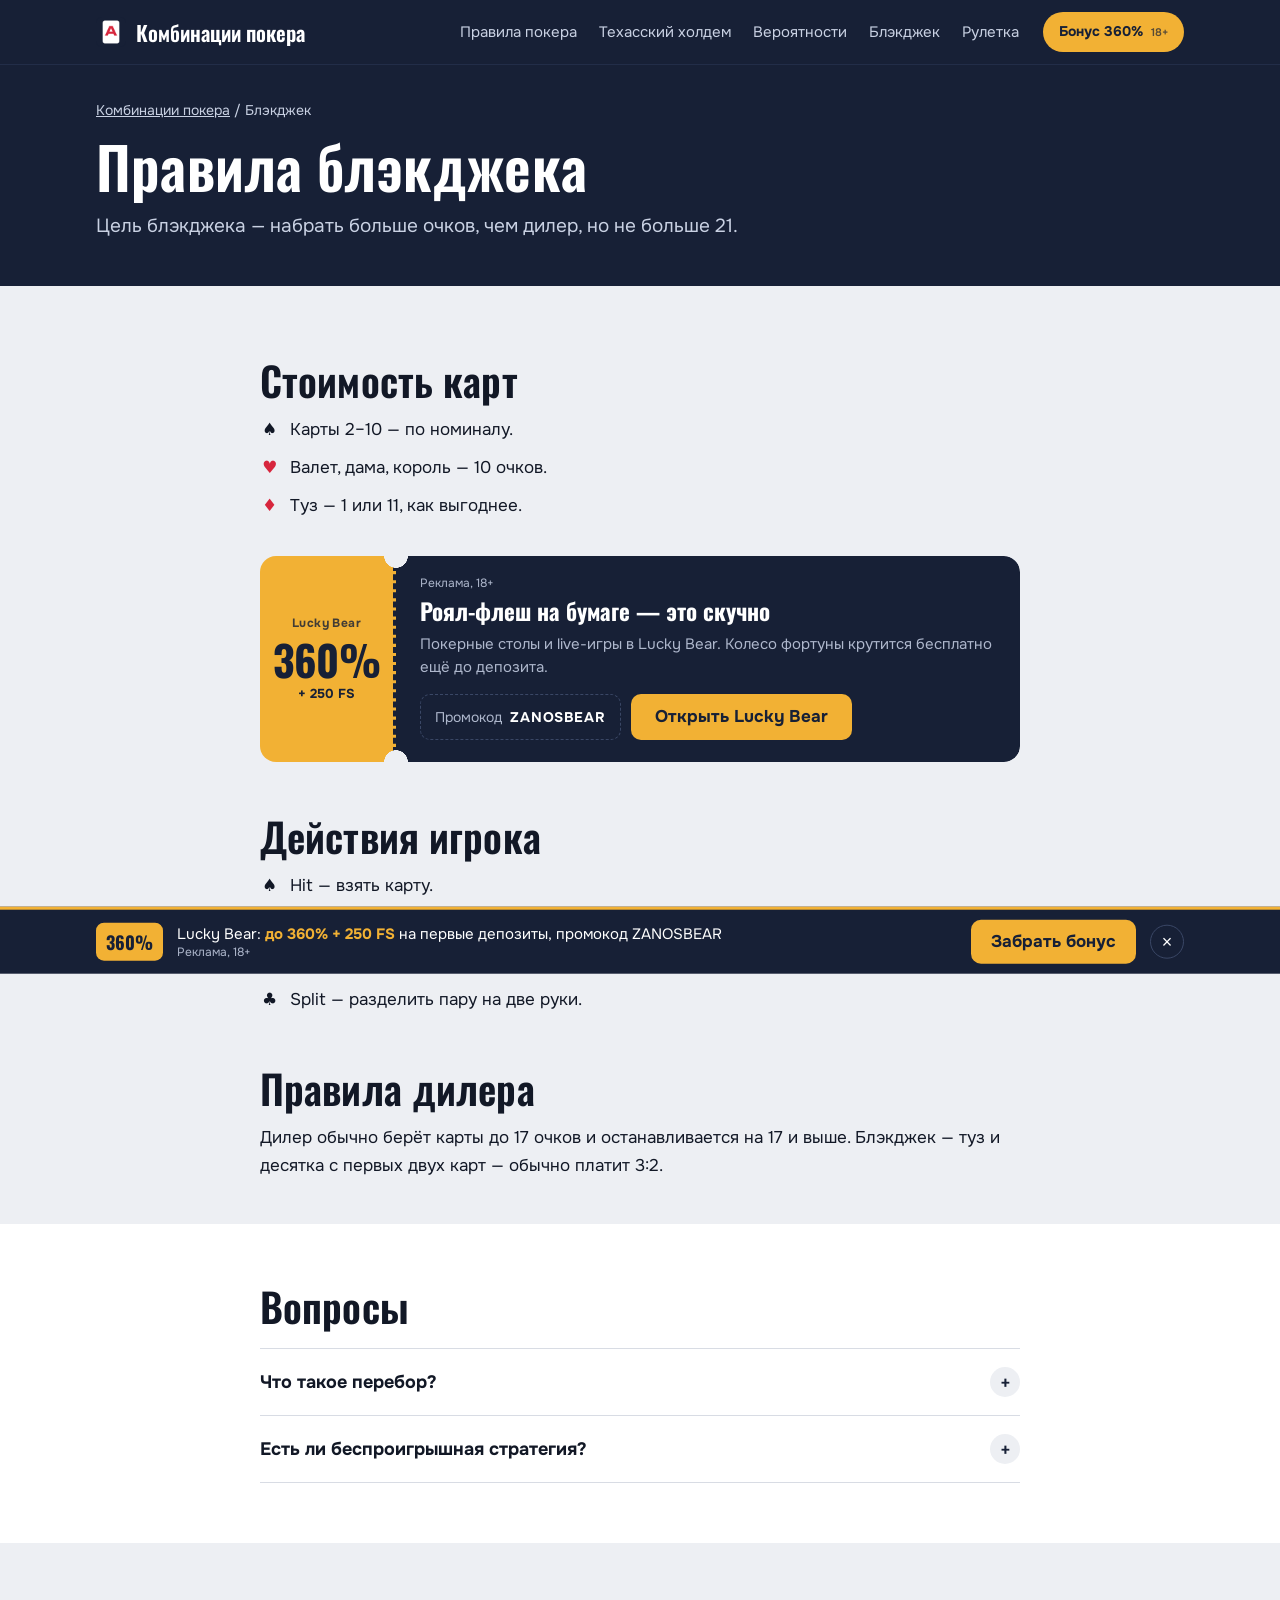
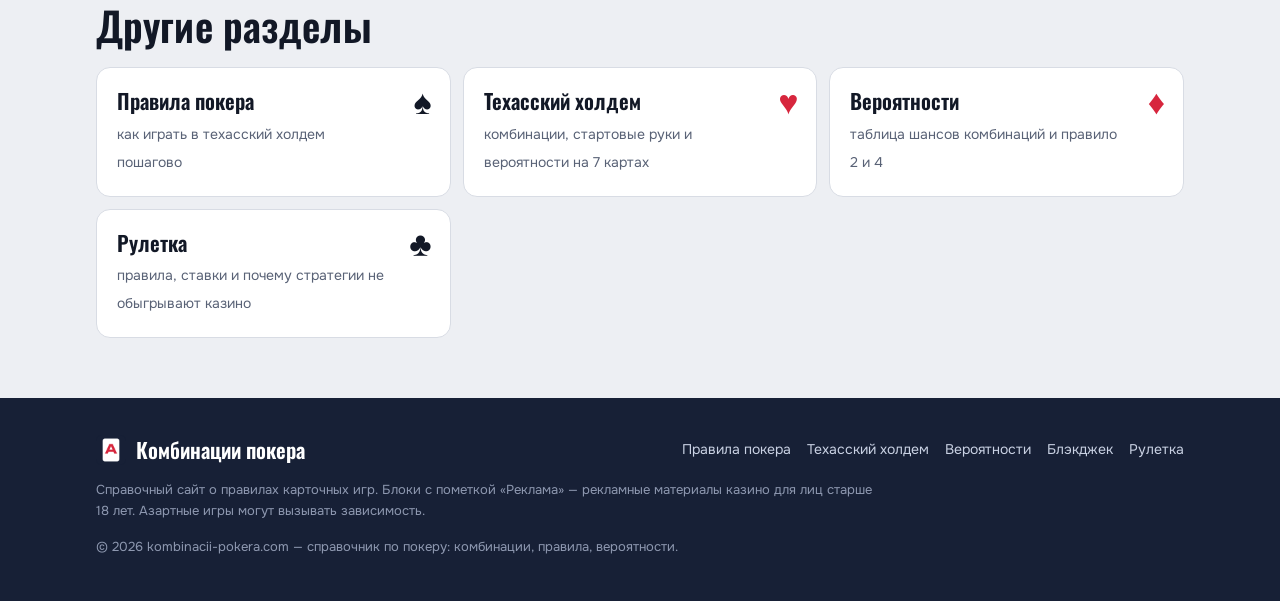
==== blackjack/index.html @ 653d7cc7 "Новый дизайн: плоские цвета, без градиентов и эмодзи, купон Lucky Bear, иллюстрации вместо иконок Co" ====
<!DOCTYPE html>
<html lang="ru">
<head>
<meta charset="utf-8" />
<meta name="viewport" content="width=device-width, initial-scale=1" />
<title>Правила блэкджека — как играть, стоимость карт и базовая стратегия</title>
<meta name="description" content="Правила блэкджека простыми словами: цель игры, стоимость карт, действия игрока, правила дилера и основы базовой стратегии." />
<meta name="robots" content="index, follow, max-image-preview:large" />
<meta name="theme-color" content="#172036" />
<link rel="canonical" href="https://kombinacii-pokera.com/blackjack/" />
<meta property="og:type" content="website" />
<meta property="og:site_name" content="Комбинации покера" />
<meta property="og:title" content="Правила блэкджека — как играть, стоимость карт и базовая стратегия" />
<meta property="og:description" content="Правила блэкджека простыми словами: цель игры, стоимость карт, действия игрока, правила дилера и основы базовой стратегии." />
<meta property="og:url" content="https://kombinacii-pokera.com/blackjack/" />
<meta property="og:image" content="https://kombinacii-pokera.com/assets/og.png" />
<meta property="og:locale" content="ru_RU" />
<link rel="icon" href="/favicon.ico" sizes="any" />
<link rel="apple-touch-icon" href="/assets/icon-180.png" />
<link rel="preconnect" href="https://fonts.googleapis.com" />
<link rel="preconnect" href="https://fonts.gstatic.com" crossorigin />
<link rel="stylesheet" href="https://fonts.googleapis.com/css2?family=Oswald:wght@500;600&family=Onest:wght@400;600;700&display=swap" />
<link rel="stylesheet" href="/assets/site.css?v=3" />
<script type="application/ld+json">{"@context": "https://schema.org", "@graph": [{"@type": "WebPage", "@id": "https://kombinacii-pokera.com/blackjack/#page", "url": "https://kombinacii-pokera.com/blackjack/", "name": "Правила блэкджека — как играть, стоимость карт и базовая стратегия", "description": "Правила блэкджека простыми словами: цель игры, стоимость карт, действия игрока, правила дилера и основы базовой стратегии.", "inLanguage": "ru-RU", "isPartOf": {"@id": "https://kombinacii-pokera.com/#website"}}, {"@type": "BreadcrumbList", "itemListElement": [{"@type": "ListItem", "position": 1, "name": "Комбинации покера", "item": "https://kombinacii-pokera.com/"}, {"@type": "ListItem", "position": 2, "name": "Блэкджек", "item": "https://kombinacii-pokera.com/blackjack/"}]}, {"@type": "FAQPage", "@id": "https://kombinacii-pokera.com/blackjack/#faq", "mainEntity": [{"@type": "Question", "name": "Что такое перебор?", "acceptedAnswer": {"@type": "Answer", "text": "Больше 21 очка — рука проигрывает сразу."}}, {"@type": "Question", "name": "Есть ли беспроигрышная стратегия?", "acceptedAnswer": {"@type": "Answer", "text": "Нет. Базовая стратегия лишь уменьшает преимущество казино."}}]}]}</script>
</head>
<body class="poker">
<header class="top"><div class="wrap top__in"><a class="logo" href="/"><img src="/assets/icon-180.png" alt="" width="30" height="30" />Комбинации покера</a><nav class="nav" aria-label="Меню"><a href="/pravila/">Правила покера</a><a href="/holdem/">Техасский холдем</a><a href="/veroyatnosti/">Вероятности</a><a href="/blackjack/">Блэкджек</a><a href="/ruletka/">Рулетка</a></nav><a class="hcta" href="https://joyspin757.xyz/36ieun" target="_blank" rel="nofollow sponsored noopener">Бонус 360%<span class="hcta__a">18+</span></a></div></header>
<main><section class="phead"><div class="wrap"><nav class="crumbs"><a href="/">Комбинации покера</a> / Блэкджек</nav>
<h1>Правила блэкджека</h1><p>Цель блэкджека — набрать больше очков, чем дилер, но не больше 21.</p></div></section><div class="wrap"><div class="col"><article class="art"><h2 id="s3484">Стоимость карт</h2><ul><li>Карты 2–10 — по номиналу.</li><li>Валет, дама, король — 10 очков.</li><li>Туз — 1 или 11, как выгоднее.</li></ul><aside class="lbc"><div class="lbc__stub"><span class="lbc__brand">Lucky Bear</span><b class="lbc__pct">360%</b><span class="lbc__fs">+ 250 FS</span></div><div class="lbc__main"><p class="lbc__ad">Реклама, 18+</p><p class="lbc__t">Роял-флеш на бумаге — это скучно</p><p class="lbc__d">Покерные столы и live-игры в Lucky Bear. Колесо фортуны крутится бесплатно ещё до депозита.</p><div class="lbc__row"><span class="lbc__code">Промокод <b>ZANOSBEAR</b></span><a class="lbc__go" href="https://joyspin757.xyz/36ieun" target="_blank" rel="nofollow sponsored noopener">Открыть Lucky Bear</a></div></div></aside><h2 id="s20390">Действия игрока</h2><ul><li>Hit — взять карту.</li><li>Stand — остановиться.</li><li>Double — удвоить ставку и взять одну карту.</li><li>Split — разделить пару на две руки.</li></ul><h2 id="s4874">Правила дилера</h2><p>Дилер обычно берёт карты до 17 очков и останавливается на 17 и выше. Блэкджек — туз и десятка с первых двух карт — обычно платит 3:2.</p></article></div></div>
<section class="sec sec--paper"><div class="wrap"><div class="col"><h2 class="t">Вопросы</h2><div class="faq"><details><summary>Что такое перебор?</summary><p>Больше 21 очка — рука проигрывает сразу.</p></details><details><summary>Есть ли беспроигрышная стратегия?</summary><p>Нет. Базовая стратегия лишь уменьшает преимущество казино.</p></details></div></div></div></section>
<section class="sec"><div class="wrap"><h2 class="t">Другие разделы</h2><div class="hub"><a href="/pravila/"><b>Правила покера</b><span>как играть в техасский холдем пошагово</span></a><a href="/holdem/"><b>Техасский холдем</b><span>комбинации, стартовые руки и вероятности на 7 картах</span></a><a href="/veroyatnosti/"><b>Вероятности</b><span>таблица шансов комбинаций и правило 2 и 4</span></a><a href="/ruletka/"><b>Рулетка</b><span>правила, ставки и почему стратегии не обыгрывают казино</span></a></div></div></section></main>
<footer class="foot"><div class="wrap"><div class="foot__top"><a class="logo" href="/"><img src="/assets/icon-180.png" alt="" width="30" height="30" />Комбинации покера</a><nav class="foot__nav"><a href="/pravila/">Правила покера</a><a href="/holdem/">Техасский холдем</a><a href="/veroyatnosti/">Вероятности</a><a href="/blackjack/">Блэкджек</a><a href="/ruletka/">Рулетка</a></nav></div><p class="foot__note">Справочный сайт о правилах карточных игр. Блоки с пометкой «Реклама» — рекламные материалы казино для лиц старше 18 лет. Азартные игры могут вызывать зависимость.</p><p class="foot__copy">© 2026 kombinacii-pokera.com — справочник по покеру: комбинации, правила, вероятности.</p></div></footer>
<div class="lbbar" id="lbbar" role="complementary" aria-label="Реклама"><div class="lbbar__in"><span class="lbbadge">360%</span><div class="lbbar__t">Lucky Bear: <b>до 360% + 250 FS</b><span class="lbbar__d"> на первые депозиты, промокод ZANOSBEAR</span><small>Реклама, 18+</small></div><a class="lbbar__go" href="https://joyspin757.xyz/36ieun" target="_blank" rel="nofollow sponsored noopener">Забрать бонус</a><button class="lbbar__x" type="button" aria-label="Закрыть рекламу">×</button></div></div>
<script>(function(){var b=document.getElementById('lbbar');if(!b)return;try{if(sessionStorage.getItem('lbx')){b.remove();return}}catch(e){}var on=false;function f(){var s=(window.scrollY||document.documentElement.scrollTop)>450;if(s!==on){on=s;b.classList.toggle('on',s);document.body.classList.toggle('has-lbbar',s)}}window.addEventListener('scroll',f,{passive:true});f();b.querySelector('.lbbar__x').addEventListener('click',function(){b.remove();document.body.classList.remove('has-lbbar');try{sessionStorage.setItem('lbx','1')}catch(e){}})})()</script>
</body>
</html>
---- assets/site.css ----
:root{--navy:#172036;--navy2:#222D48;--navy3:#3A4766;--red:#D7263D;--gold:#F2B134;--paper:#FFFFFF;--bg:#EDEFF3;--tx:#121826;--mt:#596276;--ln:#D8DCE4;--soft:#C9D1E3;
--lb-body:#172036;--lb-ink:#FFFFFF;--lb-mute:#AEB7CC;--lb-stub:#F2B134;--lb-stub-ink:#172036;--lb-btn:#F2B134;--lb-btn-ink:#172036;--lb-line:#3A4766;--lb-pulse:rgba(242,177,52,.55);--lb-display:Oswald,sans-serif}
*{box-sizing:border-box}html{-webkit-text-size-adjust:100%;scroll-padding-top:64px}
body{margin:0;background:var(--bg);color:var(--tx);font:17px/1.65 Onest,system-ui,sans-serif}
a{color:var(--navy)}img{max-width:100%;height:auto}
:focus-visible{outline:3px solid var(--gold);outline-offset:2px}
.wrap{max-width:1120px;margin:0 auto;padding:0 16px}
h1,h2,h3{font-family:Oswald,sans-serif;font-weight:600;letter-spacing:.003em}
/* шапка */
.top{background:var(--navy);border-bottom:1px solid var(--navy2)}
.top__in{display:flex;align-items:center;gap:24px;height:64px}
.logo{display:inline-flex;align-items:center;gap:10px;color:#fff;text-decoration:none;font:600 21px Oswald,sans-serif;white-space:nowrap}.logo img{width:30px;height:30px}
.nav{display:flex;gap:22px;margin-left:auto}.nav a{color:var(--soft);text-decoration:none;font-size:15px;white-space:nowrap}.nav a:hover{color:#fff}
/* карты */
.card{position:relative;display:inline-flex;flex:none;width:46px;height:64px;border-radius:7px;background:#fff;border:1px solid #C9CFDA;color:var(--tx);font-family:Oswald,sans-serif;font-weight:600;user-select:none}
.card.r{color:var(--red)}
.card__i{position:absolute;top:4px;left:5px;font-size:15px;line-height:1;text-align:center}
.card__i i{display:block;font-style:normal;font-size:12px;margin-top:1px}
.card__i--b{top:auto;left:auto;bottom:4px;right:5px;transform:rotate(180deg)}
.card__s{position:absolute;right:5px;bottom:5px;font-size:24px;line-height:1}
.cards{display:flex;gap:6px}
/* первый экран */
.hero{background:var(--navy);color:#fff;overflow:hidden}
.hero__in{display:grid;grid-template-columns:1.15fr .85fr;gap:32px;align-items:center;padding:60px 16px 70px}
.hero h1{font-size:clamp(40px,6vw,76px);line-height:1;margin:0 0 20px;text-wrap:balance}
.hero p{font-size:19px;line-height:1.55;color:var(--soft);margin:0 0 28px;max-width:32em}
.hero__btns{display:flex;gap:12px;flex-wrap:wrap}
.b{display:inline-flex;align-items:center;justify-content:center;min-height:50px;padding:0 24px;border-radius:10px;font-weight:700;text-decoration:none;font-size:16px}
.b--w{background:#fff;color:var(--navy)}.b--w:hover{background:var(--gold)}
.b--line{border:1.5px solid var(--navy3);color:#fff}.b--line:hover{border-color:#fff}
.fan{position:relative;height:330px}
.fan .card{position:absolute;left:50%;top:40px;width:132px;height:184px;margin-left:-66px;border-radius:12px;border:0;box-shadow:0 0 0 1px rgba(0,0,0,.15),0 10px 0 rgba(0,0,0,.18);transform-origin:50% 150%;transform:rotate(var(--r))}
.fan .card__i{top:10px;left:11px;font-size:30px}.fan .card__i i{font-size:22px}
.fan .card__i--b{top:auto;left:auto;bottom:10px;right:11px}
.fan .card__s{position:static;margin:auto;font-size:64px}
.fan .card--back{background:#fff;padding:9px}
.fan .card--back::before{content:"";flex:1;border-radius:6px;background:var(--red) url("/assets/back.svg") 0 0/16px 16px}
/* навигация по разделам */
.secnav{position:sticky;top:0;z-index:20;background:var(--paper);border-bottom:1px solid var(--ln)}
.secnav__in{display:flex;gap:4px;overflow-x:auto;padding:10px 16px;scrollbar-width:none}.secnav__in::-webkit-scrollbar{display:none}
.secnav a{flex:none;padding:8px 14px;border-radius:999px;color:var(--mt);text-decoration:none;font-size:14px;font-weight:600}
.secnav a:hover{background:var(--bg);color:var(--tx)}
/* лесенка комбинаций */
.wide{padding:52px 0 8px}
.wide h2,.art h2{font-size:clamp(28px,3.4vw,40px);line-height:1.1;margin:0 0 14px}
.wide>p{max-width:46em;margin:0 0 18px}
.lad{width:100%;border-collapse:separate;border-spacing:0 8px}
.lad thead th{font:600 13px Onest,sans-serif;color:var(--mt);text-align:left;padding:0 16px}
.lad td{background:var(--paper);padding:16px;vertical-align:middle;border-top:1px solid var(--ln);border-bottom:1px solid var(--ln)}
.lad td:first-child{border-left:1px solid var(--ln);border-radius:14px 0 0 14px}.lad td:last-child{border-right:1px solid var(--ln);border-radius:0 14px 14px 0}
.lad__n{width:72px;text-align:center;font:600 38px/1 Oswald,sans-serif;color:var(--navy)}
.lad tr:first-child .lad__n{color:var(--red)}
.lad__h b{display:block;font:600 22px/1.15 Oswald,sans-serif}
.lad__en{display:block;font-size:13px;color:var(--mt);margin-top:2px}
.lad__h small{display:block;font-size:14px;line-height:1.45;color:var(--mt);margin-top:6px;max-width:30em}
.lad__c .card{width:40px;height:56px}.lad__c .card__i{font-size:14px}.lad__c .card__i i{font-size:11px}.lad__c .card__s{font-size:19px;right:4px;bottom:4px}
.lad__c .cards{gap:4px}
.lad__p{width:210px}
.odds{display:block;font:600 19px/1.2 Oswald,sans-serif}
.meter{display:block;height:8px;border-radius:4px;background:var(--bg);margin:8px 0 6px;overflow:hidden}.meter i{display:block;height:100%;background:var(--red);border-radius:4px}
.lad__p small{display:block;font-size:13px;color:var(--mt);line-height:1.4}
.note{font-size:13px;color:var(--mt);margin:4px 0 0;max-width:60em}
/* текст */
.col{max-width:760px;margin:0 auto}
.art{padding:20px 0 30px}
.art h2{margin:52px 0 14px}
.art p{margin:0 0 14px}
.art ul,.art ol{list-style:none;padding:0;margin:0 0 16px}
.art li{position:relative;padding-left:30px;margin:10px 0}
.art ul li::before{position:absolute;left:2px;top:0;font-size:17px;content:"\2660\FE0E";color:var(--tx)}
.art ul li:nth-child(4n+2)::before{content:"\2665\FE0E";color:var(--red)}
.art ul li:nth-child(4n+3)::before{content:"\2666\FE0E";color:var(--red)}
.art ul li:nth-child(4n+4)::before{content:"\2663\FE0E"}
.art ol{counter-reset:o}.art ol li{counter-increment:o}
.art ol li::before{content:counter(o);position:absolute;left:0;top:3px;width:22px;height:22px;border-radius:50%;background:var(--navy);color:#fff;font:600 13px/22px Oswald,sans-serif;text-align:center}
/* тренажёр */
.quiz{margin:44px 0;padding:28px;border-radius:18px;background:var(--navy);color:#fff}
.quiz h2{margin:0 0 6px;color:#fff;font-size:30px}
.quiz>p{margin:0 0 20px;color:var(--soft);font-size:16px}
.quiz__hands{display:grid;grid-template-columns:1fr auto 1fr;gap:14px;align-items:center}
.quiz__h{display:flex;justify-content:center;padding:18px 10px;border-radius:12px;background:var(--navy2)}
.quiz__vs{font:600 18px Oswald,sans-serif;color:#7F8AA6}
.quiz .card{width:54px;height:76px}.quiz .card__i{font-size:17px}.quiz .card__s{font-size:28px}
.quiz__b{display:grid;grid-template-columns:repeat(3,1fr) auto;gap:8px;margin-top:16px}
.quiz button{min-height:48px;padding:0 16px;border:0;border-radius:10px;background:#fff;color:var(--navy);font:700 15px Onest,sans-serif;cursor:pointer}
.quiz button:hover{background:var(--gold)}
.quiz button.alt{background:none;border:1.5px solid var(--navy3);color:#fff}.quiz button.alt:hover{border-color:#fff;background:none}
.quiz__r{margin-top:14px;min-height:27px;font-weight:600}
.quiz__score{float:right;font:600 15px Oswald,sans-serif;color:var(--gold)}
#qpromo{display:none;margin:18px 0 0}#qpromo.on{display:grid}
/* вопросы и разделы */
.sec{padding:60px 0}.sec--paper{background:var(--paper)}
.sec h2.t{font-size:clamp(28px,3.4vw,40px);line-height:1.1;margin:0 0 20px}
.faq{border-top:1px solid var(--ln)}
.faq details{border-bottom:1px solid var(--ln)}
.faq summary{list-style:none;cursor:pointer;display:flex;align-items:center;justify-content:space-between;gap:16px;padding:18px 0;font-weight:700;font-size:18px}
.faq summary::-webkit-details-marker{display:none}
.faq summary::after{content:"+";flex:none;width:30px;height:30px;border-radius:50%;background:var(--bg);color:var(--navy);font:600 20px/30px Oswald,sans-serif;text-align:center}
.faq details[open] summary::after{content:"\2212";background:var(--navy);color:#fff}
.faq p{margin:0 0 18px;color:var(--mt);max-width:60ch}
.hub{display:grid;grid-template-columns:repeat(3,1fr);gap:12px}
.hub a{position:relative;display:block;min-height:128px;padding:20px 64px 20px 20px;border-radius:14px;background:var(--paper);border:1px solid var(--ln);text-decoration:none;color:var(--tx)}
.hub a:hover{border-color:var(--navy)}
.hub a::after{position:absolute;top:14px;right:18px;font:600 34px/1 Oswald,sans-serif;content:"\2660\FE0E"}
.hub a:nth-child(4n+2)::after{content:"\2665\FE0E";color:var(--red)}.hub a:nth-child(4n+3)::after{content:"\2666\FE0E";color:var(--red)}.hub a:nth-child(4n+4)::after{content:"\2663\FE0E"}
.hub b{display:block;font:600 21px/1.2 Oswald,sans-serif;margin-bottom:6px}.hub span{font-size:14px;color:var(--mt);line-height:1.45}
/* внутренние страницы */
.phead{background:var(--navy);color:#fff;padding:34px 0 44px}
.crumbs{font-size:14px;color:var(--soft);margin:0 0 14px}.crumbs a{color:var(--soft)}
.phead h1{font-size:clamp(34px,5vw,58px);line-height:1.05;margin:0 0 14px;text-wrap:balance}
.phead p{font-size:19px;color:var(--soft);margin:0;max-width:40em}
/* подвал */
.foot{background:var(--navy);color:var(--soft);padding:36px 0 44px}
.foot .logo{color:#fff}.foot__top{display:flex;justify-content:space-between;align-items:center;gap:16px;flex-wrap:wrap}
.foot__nav{display:flex;gap:16px;flex-wrap:wrap}.foot__nav a{color:var(--soft);text-decoration:none;font-size:14px}.foot__nav a:hover{color:#fff}
.foot__note,.foot__copy{font-size:13px;margin:14px 0 0;color:#8E98B0;max-width:60em}
@media(max-width:960px){.hero__in{grid-template-columns:1fr;padding:44px 16px 20px}.fan{height:250px;transform:scale(.8);transform-origin:50% 0;margin-bottom:-40px}.hub{grid-template-columns:1fr 1fr}}
@media(max-width:760px){.nav{display:none}
.lad thead{display:none}.lad,.lad tbody{display:block}
.lad tr{display:grid;grid-template-columns:44px 1fr;column-gap:12px;background:var(--paper);border:1px solid var(--ln);border-radius:14px;padding:14px;margin-bottom:8px}
.lad td{display:block;border:0!important;border-radius:0!important;padding:0;background:none}
.lad__n{grid-row:span 3;width:auto;font-size:28px;text-align:left}.lad__c{margin:10px 0}.lad__p{width:auto}
.quiz{padding:20px 16px}.quiz__hands{grid-template-columns:1fr}.quiz__vs{text-align:center}
.quiz .card{width:46px;height:66px}.quiz .card__s{font-size:22px}
.quiz__b{grid-template-columns:repeat(3,1fr)}.quiz__b .alt{grid-column:1/-1}}
@media(max-width:560px){.hub{grid-template-columns:1fr}.hero h1{font-size:40px}.lad__c .card{width:36px;height:50px}.lad__c .card__s{font-size:17px}}

/* ---- Lucky Bear: купон ---- */
.lbc{--cut:136px;display:grid;grid-template-columns:var(--cut) 1fr;margin:36px 0;border-radius:16px;background:var(--lb-body);color:var(--lb-ink);
 -webkit-mask:radial-gradient(circle 12px at var(--cut) 0,#0000 97%,#000) top/100% 51% no-repeat,radial-gradient(circle 12px at var(--cut) 100%,#0000 97%,#000) bottom/100% 51% no-repeat;
 mask:radial-gradient(circle 12px at var(--cut) 0,#0000 97%,#000) top/100% 51% no-repeat,radial-gradient(circle 12px at var(--cut) 100%,#0000 97%,#000) bottom/100% 51% no-repeat}
.lbc__stub{display:flex;flex-direction:column;align-items:center;justify-content:center;gap:4px;padding:20px 10px;background:var(--lb-stub);color:var(--lb-stub-ink);border-right:3px dashed var(--lb-body);text-align:center}
.lbc__brand{font-size:12px;font-weight:700;letter-spacing:.04em;opacity:.8;margin-bottom:2px;white-space:nowrap}
.lbc__pct{font:700 42px/0.95 var(--lb-display);letter-spacing:-.02em}
.lbc__fs{font-size:13px;font-weight:700}
.lbc__main{padding:20px 24px 22px}
.lbc .lbc__ad{margin:0 0 6px;font-size:12px;line-height:1.3;color:var(--lb-mute)}
.lbc .lbc__t{margin:0;font:700 23px/1.18 var(--lb-display);color:var(--lb-ink)}
.lbc .lbc__d{margin:8px 0 16px;font-size:15px;line-height:1.5;color:var(--lb-mute)}
.lbc__row{display:flex;align-items:center;gap:10px;flex-wrap:wrap}
.lbc__code{display:inline-flex;align-items:center;gap:8px;min-height:46px;padding:0 14px;border:1.5px dashed var(--lb-line);border-radius:10px;font-size:14px;color:var(--lb-mute)}
.lbc__code b{color:var(--lb-ink);letter-spacing:.06em}
.lbc__go,.lbm__go,.lbbar__go,.hcta{animation:lbpulse 2.8s ease-out 1.2s infinite}
.lbc__go{display:inline-flex;align-items:center;justify-content:center;min-height:46px;padding:0 24px;border-radius:10px;background:var(--lb-btn);color:var(--lb-btn-ink)!important;font-weight:700;text-decoration:none;white-space:nowrap}
.lbc__go:hover,.lbm__go:hover,.lbbar__go:hover,.hcta:hover{background:var(--lb-ink);color:var(--lb-body)!important}
.lbc--stack{grid-template-columns:1fr;-webkit-mask:none;mask:none;margin:16px 0 0}
.lbc--stack .lbc__stub{flex-direction:row;justify-content:flex-start;align-items:baseline;gap:10px;padding:14px 18px;border-right:0;border-bottom:3px dashed var(--lb-body)}
.lbc--stack .lbc__brand{margin:0}.lbc--stack .lbc__pct{font-size:30px}
.lbc--stack .lbc__main{padding:16px 18px 18px}.lbc.lbc--stack .lbc__t{font-size:20px}.lbc--stack .lbc__go{flex:1}
@keyframes lbpulse{0%{box-shadow:0 0 0 0 var(--lb-pulse)}70%,100%{box-shadow:0 0 0 12px transparent}}
.lbbadge{flex:none;display:inline-flex;align-items:center;min-height:38px;padding:0 10px;border-radius:8px;background:var(--lb-stub);color:var(--lb-stub-ink);font:700 18px/1 var(--lb-display)}
/* ---- мини-плашка ---- */
.lbm{display:flex;flex-wrap:wrap;align-items:center;gap:12px;padding:12px;border-radius:12px;background:var(--lb-body);color:var(--lb-ink)}
.lbm__t{flex:1 1 150px;min-width:0;font-size:15px;line-height:1.35;font-weight:600}.lbm__t small{display:block;font-size:12px;font-weight:400;color:var(--lb-mute)}
.lbm__go{flex:1 0 auto;display:inline-flex;align-items:center;justify-content:center;min-height:42px;padding:0 16px;border-radius:9px;background:var(--lb-btn);color:var(--lb-btn-ink)!important;font-weight:700;text-decoration:none;font-size:15px}
/* ---- кнопка в шапке ---- */
.hcta{flex:none;display:inline-flex;align-items:center;gap:8px;min-height:40px;padding:0 16px;border-radius:999px;background:var(--lb-btn);color:var(--lb-btn-ink)!important;font-weight:700;font-size:14px;text-decoration:none;white-space:nowrap}
.hcta__a{font-size:11px;font-weight:600;opacity:.7}
/* ---- липкая плашка ---- */
.lbbar{position:fixed;left:0;right:0;bottom:0;z-index:50;background:var(--lb-body);border-top:3px solid var(--lb-stub);transform:translateY(110%);transition:transform .3s ease}
.lbbar.on{transform:none}
.lbbar__in{max-width:1120px;margin:0 auto;padding:10px 16px;display:flex;align-items:center;gap:14px}
.lbbar__t{flex:1;min-width:0;color:var(--lb-ink);font-size:15px;line-height:1.35}.lbbar__t b{color:var(--lb-accent,var(--lb-stub))}
.lbbar__t small{display:block;color:var(--lb-mute);font-size:12px}
.lbbar__go{flex:none;display:inline-flex;align-items:center;min-height:44px;padding:0 20px;border-radius:10px;background:var(--lb-btn);color:var(--lb-btn-ink)!important;font-weight:700;text-decoration:none;white-space:nowrap}
.lbbar__x{flex:none;width:34px;height:34px;border:1.5px solid var(--lb-line);border-radius:50%;background:none;color:var(--lb-ink);font-size:18px;line-height:1;cursor:pointer}
body.has-lbbar{padding-bottom:72px}
@media(max-width:760px){.hcta{margin-left:auto;min-height:36px;font-size:13px;padding:0 12px}.lbbar__in{gap:10px;padding:8px 12px}.lbbar .lbbadge,.lbbar__d{display:none}.lbbar__t{font-size:14px}.lbbar__go{padding:0 14px}body.has-lbbar{padding-bottom:64px}}
@media(max-width:560px){.lbc{--cut:100px}.lbc__pct{font-size:28px}.lbc__brand{font-size:10px}.lbc__main{padding:16px}.lbc .lbc__t{font-size:19px}.lbc__go{flex:1}.lbc__code{flex:1;justify-content:center}}
@media(prefers-reduced-motion:reduce){.lbc__go,.lbm__go,.lbbar__go,.hcta{animation:none}.lbbar{transition:none}}
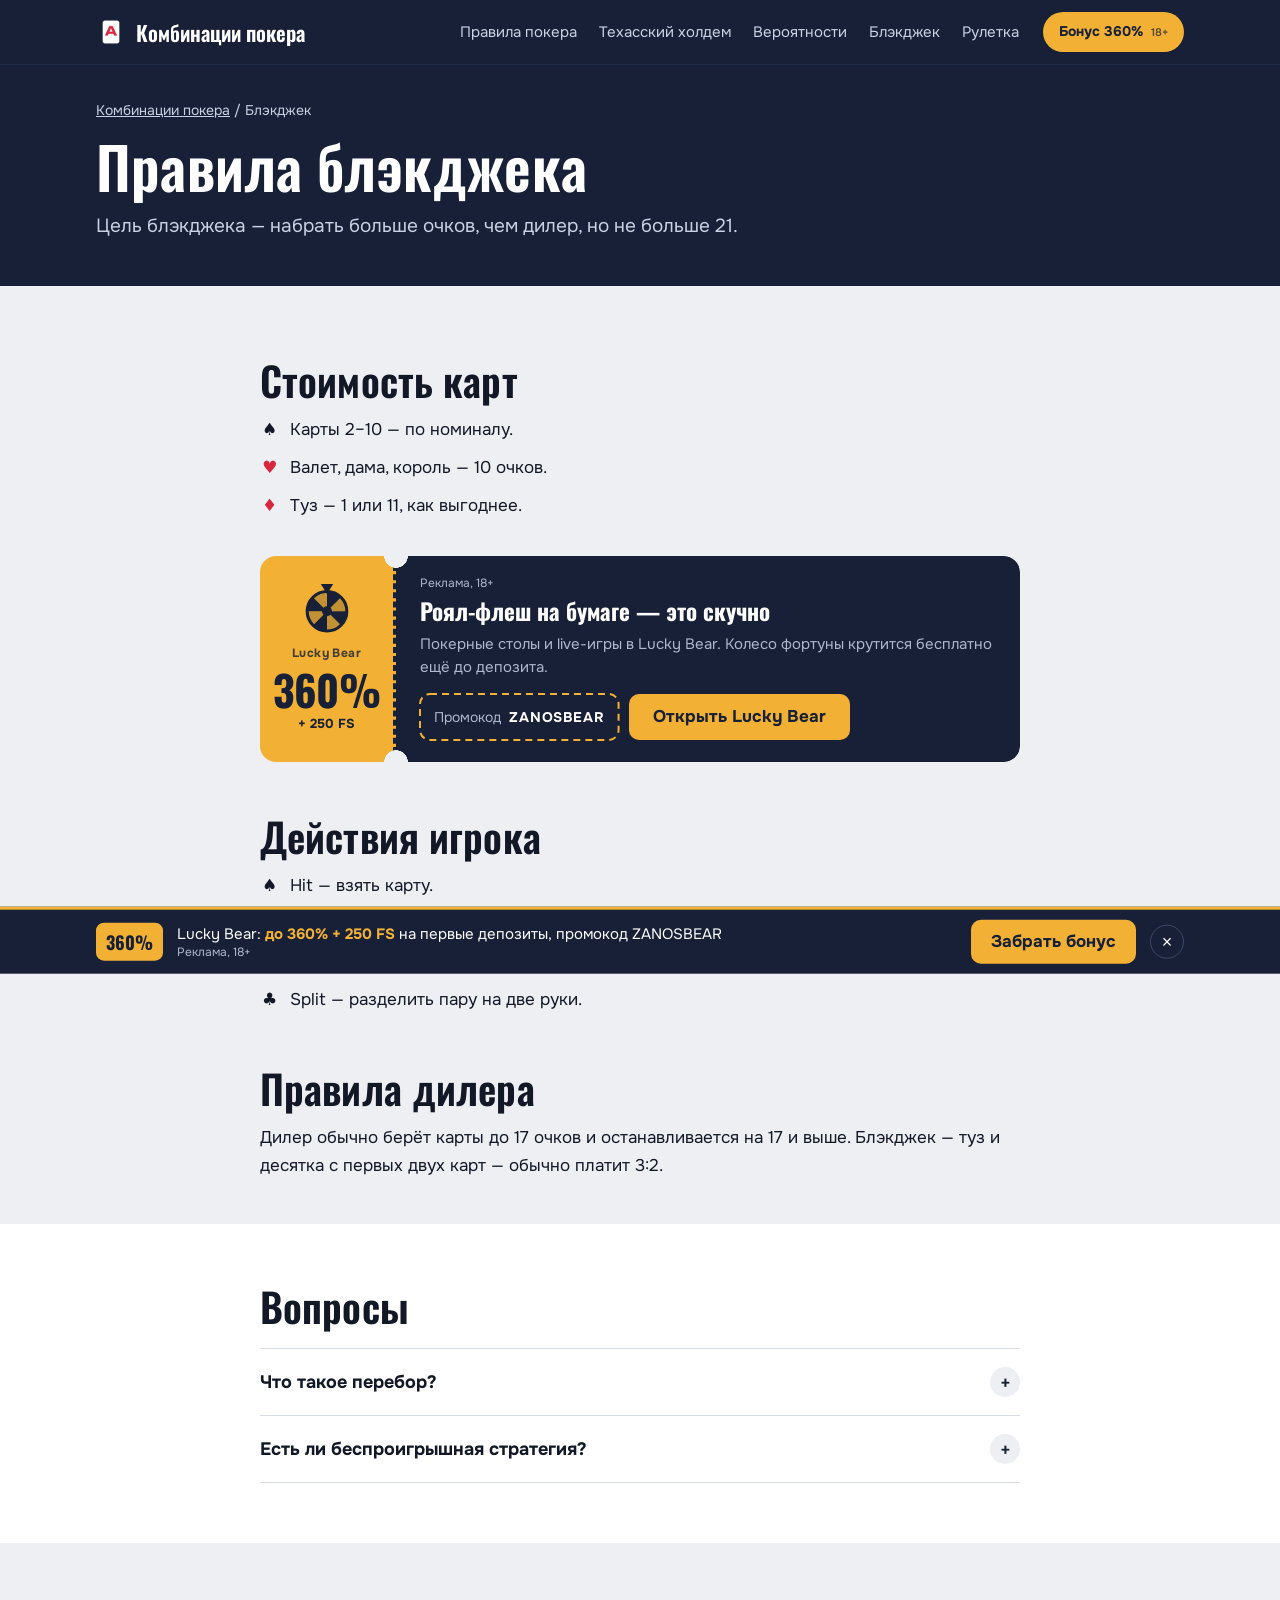
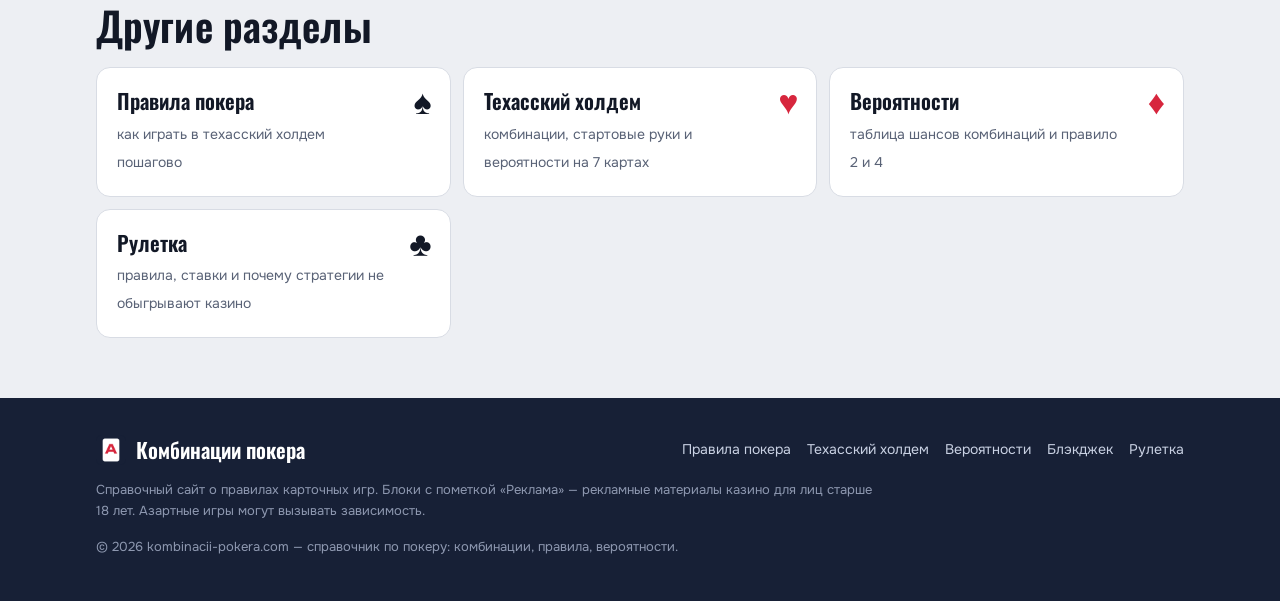
==== commit a09640eb: "Движение в рекламе: колесо фортуны, счётчик 360%, бегущая рамка промокода, покачивание кнопки; стран" ====
--- a/blackjack/index.html
+++ b/blackjack/index.html
@@ -20,17 +20,17 @@
 <link rel="preconnect" href="https://fonts.googleapis.com" />
 <link rel="preconnect" href="https://fonts.gstatic.com" crossorigin />
 <link rel="stylesheet" href="https://fonts.googleapis.com/css2?family=Oswald:wght@500;600&family=Onest:wght@400;600;700&display=swap" />
-<link rel="stylesheet" href="/assets/site.css?v=3" />
+<link rel="stylesheet" href="/assets/site.css?v=4" />
 <script type="application/ld+json">{"@context": "https://schema.org", "@graph": [{"@type": "WebPage", "@id": "https://kombinacii-pokera.com/blackjack/#page", "url": "https://kombinacii-pokera.com/blackjack/", "name": "Правила блэкджека — как играть, стоимость карт и базовая стратегия", "description": "Правила блэкджека простыми словами: цель игры, стоимость карт, действия игрока, правила дилера и основы базовой стратегии.", "inLanguage": "ru-RU", "isPartOf": {"@id": "https://kombinacii-pokera.com/#website"}}, {"@type": "BreadcrumbList", "itemListElement": [{"@type": "ListItem", "position": 1, "name": "Комбинации покера", "item": "https://kombinacii-pokera.com/"}, {"@type": "ListItem", "position": 2, "name": "Блэкджек", "item": "https://kombinacii-pokera.com/blackjack/"}]}, {"@type": "FAQPage", "@id": "https://kombinacii-pokera.com/blackjack/#faq", "mainEntity": [{"@type": "Question", "name": "Что такое перебор?", "acceptedAnswer": {"@type": "Answer", "text": "Больше 21 очка — рука проигрывает сразу."}}, {"@type": "Question", "name": "Есть ли беспроигрышная стратегия?", "acceptedAnswer": {"@type": "Answer", "text": "Нет. Базовая стратегия лишь уменьшает преимущество казино."}}]}]}</script>
 </head>
 <body class="poker">
 <header class="top"><div class="wrap top__in"><a class="logo" href="/"><img src="/assets/icon-180.png" alt="" width="30" height="30" />Комбинации покера</a><nav class="nav" aria-label="Меню"><a href="/pravila/">Правила покера</a><a href="/holdem/">Техасский холдем</a><a href="/veroyatnosti/">Вероятности</a><a href="/blackjack/">Блэкджек</a><a href="/ruletka/">Рулетка</a></nav><a class="hcta" href="https://joyspin757.xyz/36ieun" target="_blank" rel="nofollow sponsored noopener">Бонус 360%<span class="hcta__a">18+</span></a></div></header>
 <main><section class="phead"><div class="wrap"><nav class="crumbs"><a href="/">Комбинации покера</a> / Блэкджек</nav>
-<h1>Правила блэкджека</h1><p>Цель блэкджека — набрать больше очков, чем дилер, но не больше 21.</p></div></section><div class="wrap"><div class="col"><article class="art"><h2 id="s3484">Стоимость карт</h2><ul><li>Карты 2–10 — по номиналу.</li><li>Валет, дама, король — 10 очков.</li><li>Туз — 1 или 11, как выгоднее.</li></ul><aside class="lbc"><div class="lbc__stub"><span class="lbc__brand">Lucky Bear</span><b class="lbc__pct">360%</b><span class="lbc__fs">+ 250 FS</span></div><div class="lbc__main"><p class="lbc__ad">Реклама, 18+</p><p class="lbc__t">Роял-флеш на бумаге — это скучно</p><p class="lbc__d">Покерные столы и live-игры в Lucky Bear. Колесо фортуны крутится бесплатно ещё до депозита.</p><div class="lbc__row"><span class="lbc__code">Промокод <b>ZANOSBEAR</b></span><a class="lbc__go" href="https://joyspin757.xyz/36ieun" target="_blank" rel="nofollow sponsored noopener">Открыть Lucky Bear</a></div></div></aside><h2 id="s20390">Действия игрока</h2><ul><li>Hit — взять карту.</li><li>Stand — остановиться.</li><li>Double — удвоить ставку и взять одну карту.</li><li>Split — разделить пару на две руки.</li></ul><h2 id="s4874">Правила дилера</h2><p>Дилер обычно берёт карты до 17 очков и останавливается на 17 и выше. Блэкджек — туз и десятка с первых двух карт — обычно платит 3:2.</p></article></div></div>
+<h1>Правила блэкджека</h1><p>Цель блэкджека — набрать больше очков, чем дилер, но не больше 21.</p></div></section><div class="wrap"><div class="col"><article class="art"><h2 id="s3484">Стоимость карт</h2><ul><li>Карты 2–10 — по номиналу.</li><li>Валет, дама, король — 10 очков.</li><li>Туз — 1 или 11, как выгоднее.</li></ul><aside class="lbc"><div class="lbc__stub"><span class="lbc__wheel" aria-hidden="true"><svg viewBox="-20 -22 40 42"><g class="lbw"><path d="M0 0L0.00 -16.00A16 16 0 0 1 11.31 -11.31z" fill="currentColor" fill-opacity="1"/><path d="M0 0L11.31 -11.31A16 16 0 0 1 16.00 0.00z" fill="currentColor" fill-opacity=".22"/><path d="M0 0L16.00 0.00A16 16 0 0 1 11.31 11.31z" fill="currentColor" fill-opacity="1"/><path d="M0 0L11.31 11.31A16 16 0 0 1 0.00 16.00z" fill="currentColor" fill-opacity=".22"/><path d="M0 0L0.00 16.00A16 16 0 0 1 -11.31 11.31z" fill="currentColor" fill-opacity="1"/><path d="M0 0L-11.31 11.31A16 16 0 0 1 -16.00 0.00z" fill="currentColor" fill-opacity=".22"/><path d="M0 0L-16.00 0.00A16 16 0 0 1 -11.31 -11.31z" fill="currentColor" fill-opacity="1"/><path d="M0 0L-11.31 -11.31A16 16 0 0 1 -0.00 -16.00z" fill="currentColor" fill-opacity=".22"/></g><circle r="16" fill="none" stroke="currentColor" stroke-width="2.5"/><circle r="4" fill="currentColor"/><path d="M-5 -22h10l-5 8z" fill="currentColor"/></svg></span><span class="lbc__brand">Lucky Bear</span><b class="lbc__pct">360%</b><span class="lbc__fs">+ 250 FS</span></div><div class="lbc__main"><p class="lbc__ad">Реклама, 18+</p><p class="lbc__t">Роял-флеш на бумаге — это скучно</p><p class="lbc__d">Покерные столы и live-игры в Lucky Bear. Колесо фортуны крутится бесплатно ещё до депозита.</p><div class="lbc__row"><span class="lbc__code"><svg class="lbc__ants" aria-hidden="true"><rect width="100%" height="100%" rx="10"/></svg>Промокод <b>ZANOSBEAR</b></span><a class="lbc__go" href="https://joyspin757.xyz/36ieun" target="_blank" rel="nofollow sponsored noopener">Открыть Lucky Bear</a></div></div></aside><h2 id="s20390">Действия игрока</h2><ul><li>Hit — взять карту.</li><li>Stand — остановиться.</li><li>Double — удвоить ставку и взять одну карту.</li><li>Split — разделить пару на две руки.</li></ul><h2 id="s4874">Правила дилера</h2><p>Дилер обычно берёт карты до 17 очков и останавливается на 17 и выше. Блэкджек — туз и десятка с первых двух карт — обычно платит 3:2.</p></article></div></div>
 <section class="sec sec--paper"><div class="wrap"><div class="col"><h2 class="t">Вопросы</h2><div class="faq"><details><summary>Что такое перебор?</summary><p>Больше 21 очка — рука проигрывает сразу.</p></details><details><summary>Есть ли беспроигрышная стратегия?</summary><p>Нет. Базовая стратегия лишь уменьшает преимущество казино.</p></details></div></div></div></section>
 <section class="sec"><div class="wrap"><h2 class="t">Другие разделы</h2><div class="hub"><a href="/pravila/"><b>Правила покера</b><span>как играть в техасский холдем пошагово</span></a><a href="/holdem/"><b>Техасский холдем</b><span>комбинации, стартовые руки и вероятности на 7 картах</span></a><a href="/veroyatnosti/"><b>Вероятности</b><span>таблица шансов комбинаций и правило 2 и 4</span></a><a href="/ruletka/"><b>Рулетка</b><span>правила, ставки и почему стратегии не обыгрывают казино</span></a></div></div></section></main>
 <footer class="foot"><div class="wrap"><div class="foot__top"><a class="logo" href="/"><img src="/assets/icon-180.png" alt="" width="30" height="30" />Комбинации покера</a><nav class="foot__nav"><a href="/pravila/">Правила покера</a><a href="/holdem/">Техасский холдем</a><a href="/veroyatnosti/">Вероятности</a><a href="/blackjack/">Блэкджек</a><a href="/ruletka/">Рулетка</a></nav></div><p class="foot__note">Справочный сайт о правилах карточных игр. Блоки с пометкой «Реклама» — рекламные материалы казино для лиц старше 18 лет. Азартные игры могут вызывать зависимость.</p><p class="foot__copy">© 2026 kombinacii-pokera.com — справочник по покеру: комбинации, правила, вероятности.</p></div></footer>
 <div class="lbbar" id="lbbar" role="complementary" aria-label="Реклама"><div class="lbbar__in"><span class="lbbadge">360%</span><div class="lbbar__t">Lucky Bear: <b>до 360% + 250 FS</b><span class="lbbar__d"> на первые депозиты, промокод ZANOSBEAR</span><small>Реклама, 18+</small></div><a class="lbbar__go" href="https://joyspin757.xyz/36ieun" target="_blank" rel="nofollow sponsored noopener">Забрать бонус</a><button class="lbbar__x" type="button" aria-label="Закрыть рекламу">×</button></div></div>
-<script>(function(){var b=document.getElementById('lbbar');if(!b)return;try{if(sessionStorage.getItem('lbx')){b.remove();return}}catch(e){}var on=false;function f(){var s=(window.scrollY||document.documentElement.scrollTop)>450;if(s!==on){on=s;b.classList.toggle('on',s);document.body.classList.toggle('has-lbbar',s)}}window.addEventListener('scroll',f,{passive:true});f();b.querySelector('.lbbar__x').addEventListener('click',function(){b.remove();document.body.classList.remove('has-lbbar');try{sessionStorage.setItem('lbx','1')}catch(e){}})})()</script>
+<script>(function(){if(!('IntersectionObserver' in window)||matchMedia('(prefers-reduced-motion: reduce)').matches)return;function spin(c){c.classList.remove('is-spin');void c.offsetWidth;c.classList.add('is-spin')}function count(c){var e=c.querySelector('.lbc__pct'),t0=null;if(!e)return;function f(t){t0=t0||t;var k=Math.min(1,(t-t0)/1100);e.textContent=Math.round(360*(1-Math.pow(1-k,3)))+'%';if(k<1)requestAnimationFrame(f);else{c.classList.add('is-pop')}}requestAnimationFrame(f)}var io=new IntersectionObserver(function(es){es.forEach(function(x){var c=x.target;if(!x.isIntersecting){c.__v=0;return}c.__v=1;if(!c.__d){c.__d=1;count(c);spin(c);setInterval(function(){if(c.__v)spin(c)},9000)}})},{threshold:.5});document.querySelectorAll('.lbc').forEach(function(c){io.observe(c)})})()</script><script>(function(){var b=document.getElementById('lbbar');if(!b)return;try{if(sessionStorage.getItem('lbx')){b.remove();return}}catch(e){}var on=false;function f(){var s=(window.scrollY||document.documentElement.scrollTop)>450;if(s!==on){on=s;b.classList.toggle('on',s);document.body.classList.toggle('has-lbbar',s)}}window.addEventListener('scroll',f,{passive:true});f();b.querySelector('.lbbar__x').addEventListener('click',function(){b.remove();document.body.classList.remove('has-lbbar');try{sessionStorage.setItem('lbx','1')}catch(e){}})})()</script>
 </body>
 </html>
--- a/assets/site.css
+++ b/assets/site.css
@@ -139,16 +139,28 @@
 .lbc .lbc__t{margin:0;font:700 23px/1.18 var(--lb-display);color:var(--lb-ink)}
 .lbc .lbc__d{margin:8px 0 16px;font-size:15px;line-height:1.5;color:var(--lb-mute)}
 .lbc__row{display:flex;align-items:center;gap:10px;flex-wrap:wrap}
-.lbc__code{display:inline-flex;align-items:center;gap:8px;min-height:46px;padding:0 14px;border:1.5px dashed var(--lb-line);border-radius:10px;font-size:14px;color:var(--lb-mute)}
+.lbc__code{position:relative;display:inline-flex;align-items:center;gap:8px;min-height:46px;padding:0 14px;border-radius:10px;font-size:14px;color:var(--lb-mute)}
+.lbc__ants{position:absolute;inset:0;width:100%;height:100%;overflow:visible;pointer-events:none}
+.lbc__ants rect{fill:none;stroke:var(--lb-accent,var(--lb-stub));stroke-width:2;stroke-dasharray:7 5;animation:lbants 1.1s linear infinite}
+@keyframes lbants{to{stroke-dashoffset:-24}}
+.lbc__wheel{display:block;width:50px;height:52px;margin-bottom:4px}.lbc__wheel svg{display:block;width:100%;height:100%;overflow:visible}
+.lbw{transform-box:view-box;transform-origin:20px 22px;transform:rotate(0)}
+.lbc.is-spin .lbw{animation:lbspin 1.8s cubic-bezier(.12,.7,.18,1)}
+@keyframes lbspin{to{transform:rotate(1102.5deg)}}
+.lbc__pct{display:inline-block}.lbc.is-pop .lbc__pct{animation:lbpop .5s cubic-bezier(.3,1.6,.5,1)}
+@keyframes lbpop{40%{transform:scale(1.18)}100%{transform:none}}
 .lbc__code b{color:var(--lb-ink);letter-spacing:.06em}
-.lbc__go,.lbm__go,.lbbar__go,.hcta{animation:lbpulse 2.8s ease-out 1.2s infinite}
+.lbc__go,.lbm__go,.lbbar__go,.hcta{animation:lbpulse 2.8s ease-out 1.2s infinite,lbnudge 5s ease-in-out 2.5s infinite}
+@keyframes lbnudge{0%,82%,100%{transform:none}85%{transform:translateX(-4px) rotate(-1.5deg)}88%{transform:translateX(4px) rotate(1.5deg)}91%{transform:translateX(-3px)}94%{transform:translateX(2px)}}
 .lbc__go{display:inline-flex;align-items:center;justify-content:center;min-height:46px;padding:0 24px;border-radius:10px;background:var(--lb-btn);color:var(--lb-btn-ink)!important;font-weight:700;text-decoration:none;white-space:nowrap}
 .lbc__go:hover,.lbm__go:hover,.lbbar__go:hover,.hcta:hover{background:var(--lb-ink);color:var(--lb-body)!important}
 .lbc--stack{grid-template-columns:1fr;-webkit-mask:none;mask:none;margin:16px 0 0}
 .lbc--stack .lbc__stub{flex-direction:row;justify-content:flex-start;align-items:baseline;gap:10px;padding:14px 18px;border-right:0;border-bottom:3px dashed var(--lb-body)}
-.lbc--stack .lbc__brand{margin:0}.lbc--stack .lbc__pct{font-size:30px}
+.lbc--stack .lbc__brand{margin:0}.lbc--stack .lbc__wheel{width:30px;height:32px;margin:0;align-self:center}.lbc--stack .lbc__pct{font-size:30px}
 .lbc--stack .lbc__main{padding:16px 18px 18px}.lbc.lbc--stack .lbc__t{font-size:20px}.lbc--stack .lbc__go{flex:1}
 @keyframes lbpulse{0%{box-shadow:0 0 0 0 var(--lb-pulse)}70%,100%{box-shadow:0 0 0 12px transparent}}
+.lbbar .lbbadge{animation:lbhop 4s ease-in-out 1s infinite}
+@keyframes lbhop{0%,80%,100%{transform:none}86%{transform:translateY(-6px) rotate(-4deg)}92%{transform:translateY(0) rotate(2deg)}}
 .lbbadge{flex:none;display:inline-flex;align-items:center;min-height:38px;padding:0 10px;border-radius:8px;background:var(--lb-stub);color:var(--lb-stub-ink);font:700 18px/1 var(--lb-display)}
 /* ---- мини-плашка ---- */
 .lbm{display:flex;flex-wrap:wrap;align-items:center;gap:12px;padding:12px;border-radius:12px;background:var(--lb-body);color:var(--lb-ink)}
@@ -158,7 +170,7 @@
 .hcta{flex:none;display:inline-flex;align-items:center;gap:8px;min-height:40px;padding:0 16px;border-radius:999px;background:var(--lb-btn);color:var(--lb-btn-ink)!important;font-weight:700;font-size:14px;text-decoration:none;white-space:nowrap}
 .hcta__a{font-size:11px;font-weight:600;opacity:.7}
 /* ---- липкая плашка ---- */
-.lbbar{position:fixed;left:0;right:0;bottom:0;z-index:50;background:var(--lb-body);border-top:3px solid var(--lb-stub);transform:translateY(110%);transition:transform .3s ease}
+.lbbar{position:fixed;left:0;right:0;bottom:0;z-index:50;background:var(--lb-body);border-top:3px solid var(--lb-stub);transform:translateY(110%);transition:transform .45s cubic-bezier(.3,1.5,.5,1)}
 .lbbar.on{transform:none}
 .lbbar__in{max-width:1120px;margin:0 auto;padding:10px 16px;display:flex;align-items:center;gap:14px}
 .lbbar__t{flex:1;min-width:0;color:var(--lb-ink);font-size:15px;line-height:1.35}.lbbar__t b{color:var(--lb-accent,var(--lb-stub))}
@@ -167,5 +179,5 @@
 .lbbar__x{flex:none;width:34px;height:34px;border:1.5px solid var(--lb-line);border-radius:50%;background:none;color:var(--lb-ink);font-size:18px;line-height:1;cursor:pointer}
 body.has-lbbar{padding-bottom:72px}
 @media(max-width:760px){.hcta{margin-left:auto;min-height:36px;font-size:13px;padding:0 12px}.lbbar__in{gap:10px;padding:8px 12px}.lbbar .lbbadge,.lbbar__d{display:none}.lbbar__t{font-size:14px}.lbbar__go{padding:0 14px}body.has-lbbar{padding-bottom:64px}}
-@media(max-width:560px){.lbc{--cut:100px}.lbc__pct{font-size:28px}.lbc__brand{font-size:10px}.lbc__main{padding:16px}.lbc .lbc__t{font-size:19px}.lbc__go{flex:1}.lbc__code{flex:1;justify-content:center}}
-@media(prefers-reduced-motion:reduce){.lbc__go,.lbm__go,.lbbar__go,.hcta{animation:none}.lbbar{transition:none}}
+@media(max-width:560px){.lbc{--cut:100px}.lbc__wheel{width:32px;height:34px}.lbc__pct{font-size:28px}.lbc__brand{font-size:10px}.lbc__main{padding:16px}.lbc .lbc__t{font-size:19px}.lbc__go{flex:1}.lbc__code{flex:1;justify-content:center}}
+@media(prefers-reduced-motion:reduce){.lbc__go,.lbm__go,.lbbar__go,.hcta{animation:lbpulse 2.8s ease-out 1.2s infinite}.lbbar .lbbadge,.lbc.is-spin .lbw,.lbc.is-pop .lbc__pct{animation:none}.lbbar{transition:none}}
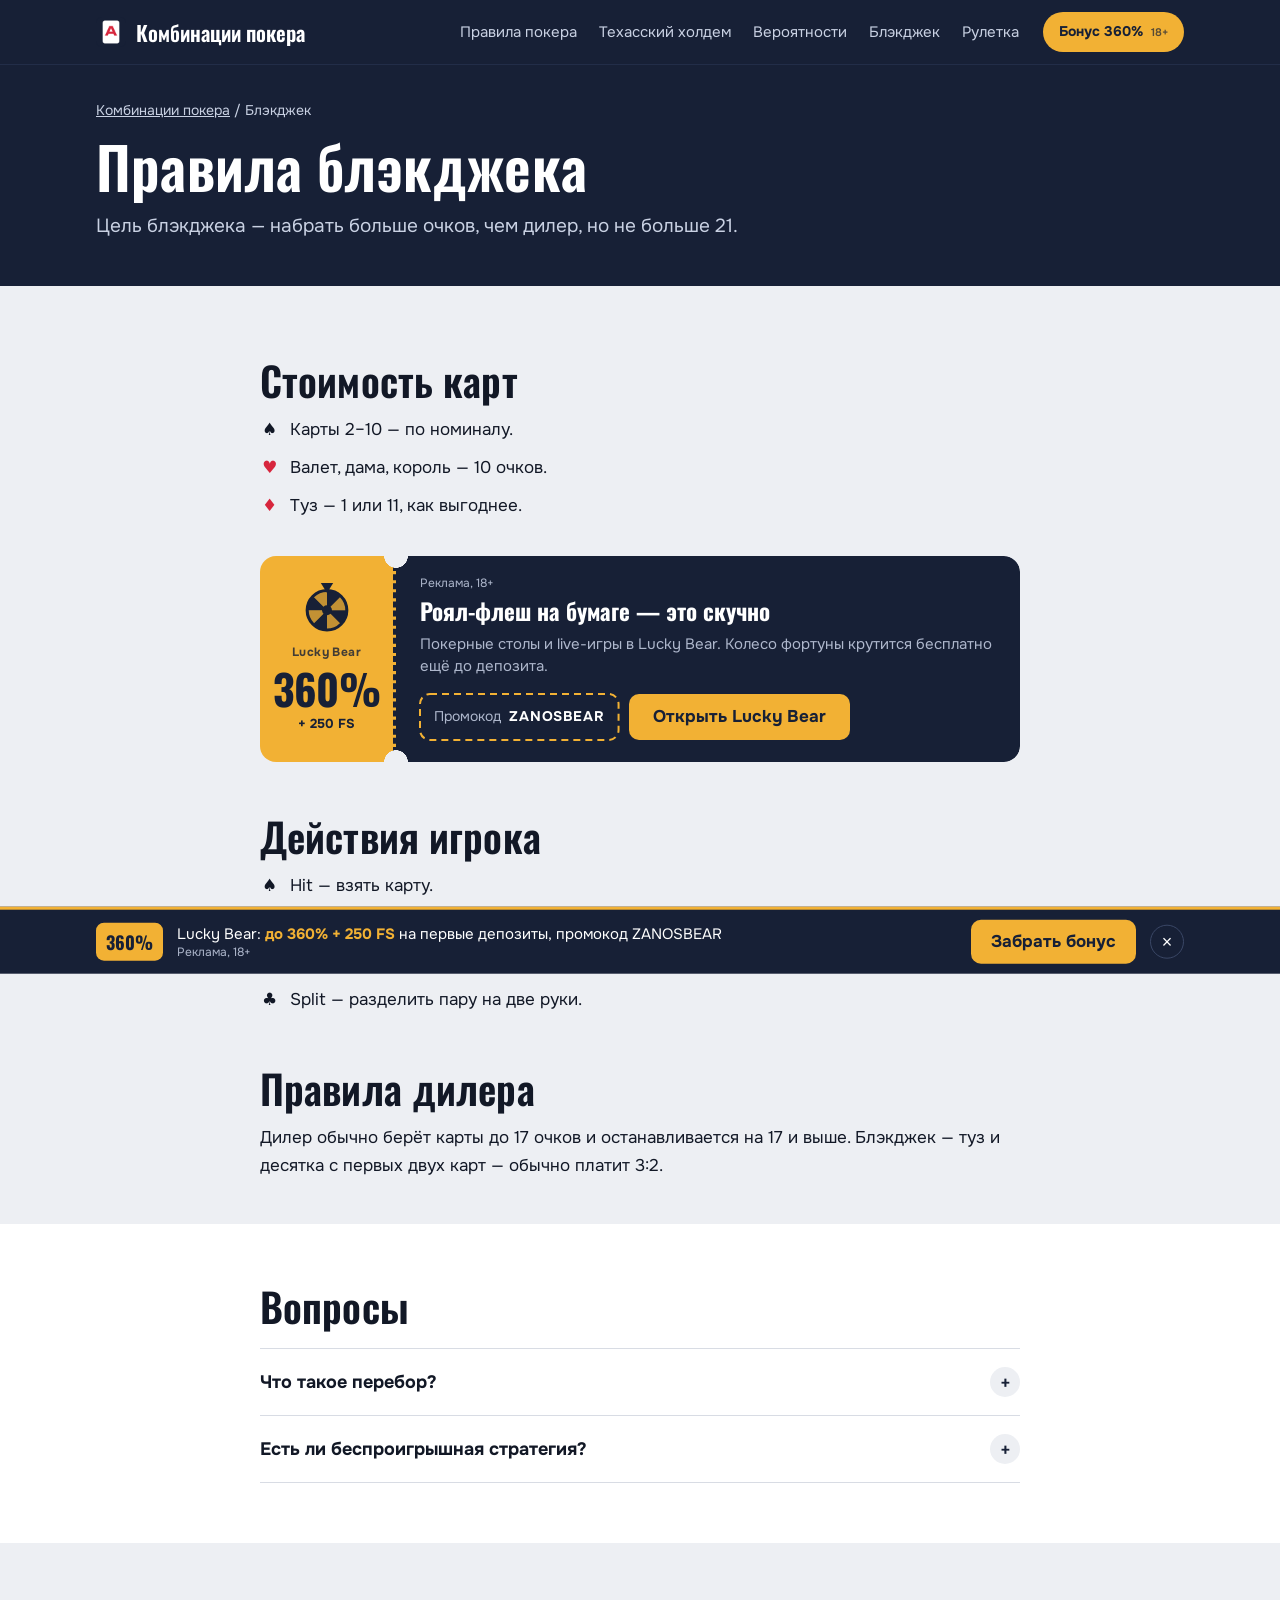
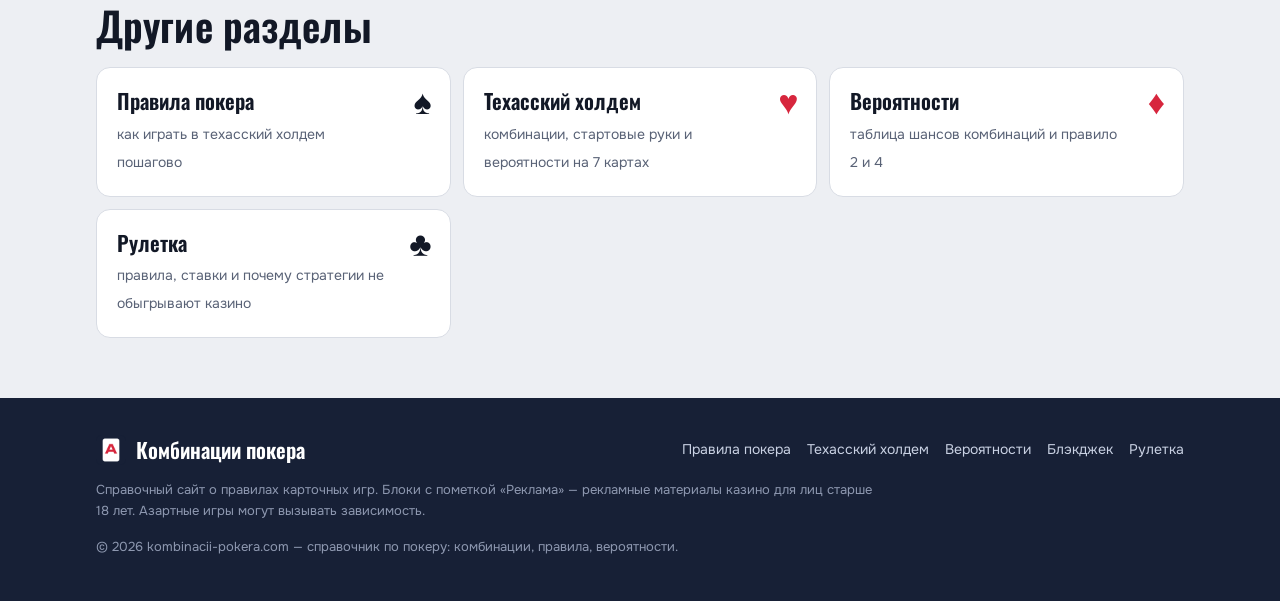
==== commit 4b6f441f: "Купон рекламы плавно ходит вверх-вниз, при наведении останавливается Co-Authored-By: Claude Opus 5.5" ====
--- a/blackjack/index.html
+++ b/blackjack/index.html
@@ -20,7 +20,7 @@
 <link rel="preconnect" href="https://fonts.googleapis.com" />
 <link rel="preconnect" href="https://fonts.gstatic.com" crossorigin />
 <link rel="stylesheet" href="https://fonts.googleapis.com/css2?family=Oswald:wght@500;600&family=Onest:wght@400;600;700&display=swap" />
-<link rel="stylesheet" href="/assets/site.css?v=4" />
+<link rel="stylesheet" href="/assets/site.css?v=5" />
 <script type="application/ld+json">{"@context": "https://schema.org", "@graph": [{"@type": "WebPage", "@id": "https://kombinacii-pokera.com/blackjack/#page", "url": "https://kombinacii-pokera.com/blackjack/", "name": "Правила блэкджека — как играть, стоимость карт и базовая стратегия", "description": "Правила блэкджека простыми словами: цель игры, стоимость карт, действия игрока, правила дилера и основы базовой стратегии.", "inLanguage": "ru-RU", "isPartOf": {"@id": "https://kombinacii-pokera.com/#website"}}, {"@type": "BreadcrumbList", "itemListElement": [{"@type": "ListItem", "position": 1, "name": "Комбинации покера", "item": "https://kombinacii-pokera.com/"}, {"@type": "ListItem", "position": 2, "name": "Блэкджек", "item": "https://kombinacii-pokera.com/blackjack/"}]}, {"@type": "FAQPage", "@id": "https://kombinacii-pokera.com/blackjack/#faq", "mainEntity": [{"@type": "Question", "name": "Что такое перебор?", "acceptedAnswer": {"@type": "Answer", "text": "Больше 21 очка — рука проигрывает сразу."}}, {"@type": "Question", "name": "Есть ли беспроигрышная стратегия?", "acceptedAnswer": {"@type": "Answer", "text": "Нет. Базовая стратегия лишь уменьшает преимущество казино."}}]}]}</script>
 </head>
 <body class="poker">
--- a/assets/site.css
+++ b/assets/site.css
@@ -130,6 +130,8 @@
 .lbc{--cut:136px;display:grid;grid-template-columns:var(--cut) 1fr;margin:36px 0;border-radius:16px;background:var(--lb-body);color:var(--lb-ink);
  -webkit-mask:radial-gradient(circle 12px at var(--cut) 0,#0000 97%,#000) top/100% 51% no-repeat,radial-gradient(circle 12px at var(--cut) 100%,#0000 97%,#000) bottom/100% 51% no-repeat;
  mask:radial-gradient(circle 12px at var(--cut) 0,#0000 97%,#000) top/100% 51% no-repeat,radial-gradient(circle 12px at var(--cut) 100%,#0000 97%,#000) bottom/100% 51% no-repeat}
+.lbc{animation:lbfloat 2.6s ease-in-out infinite;will-change:transform}.lbc:hover,.lbc:focus-within{animation-play-state:paused}
+@keyframes lbfloat{0%,100%{transform:translateY(0)}50%{transform:translateY(-10px)}}
 .lbc__stub{display:flex;flex-direction:column;align-items:center;justify-content:center;gap:4px;padding:20px 10px;background:var(--lb-stub);color:var(--lb-stub-ink);border-right:3px dashed var(--lb-body);text-align:center}
 .lbc__brand{font-size:12px;font-weight:700;letter-spacing:.04em;opacity:.8;margin-bottom:2px;white-space:nowrap}
 .lbc__pct{font:700 42px/0.95 var(--lb-display);letter-spacing:-.02em}
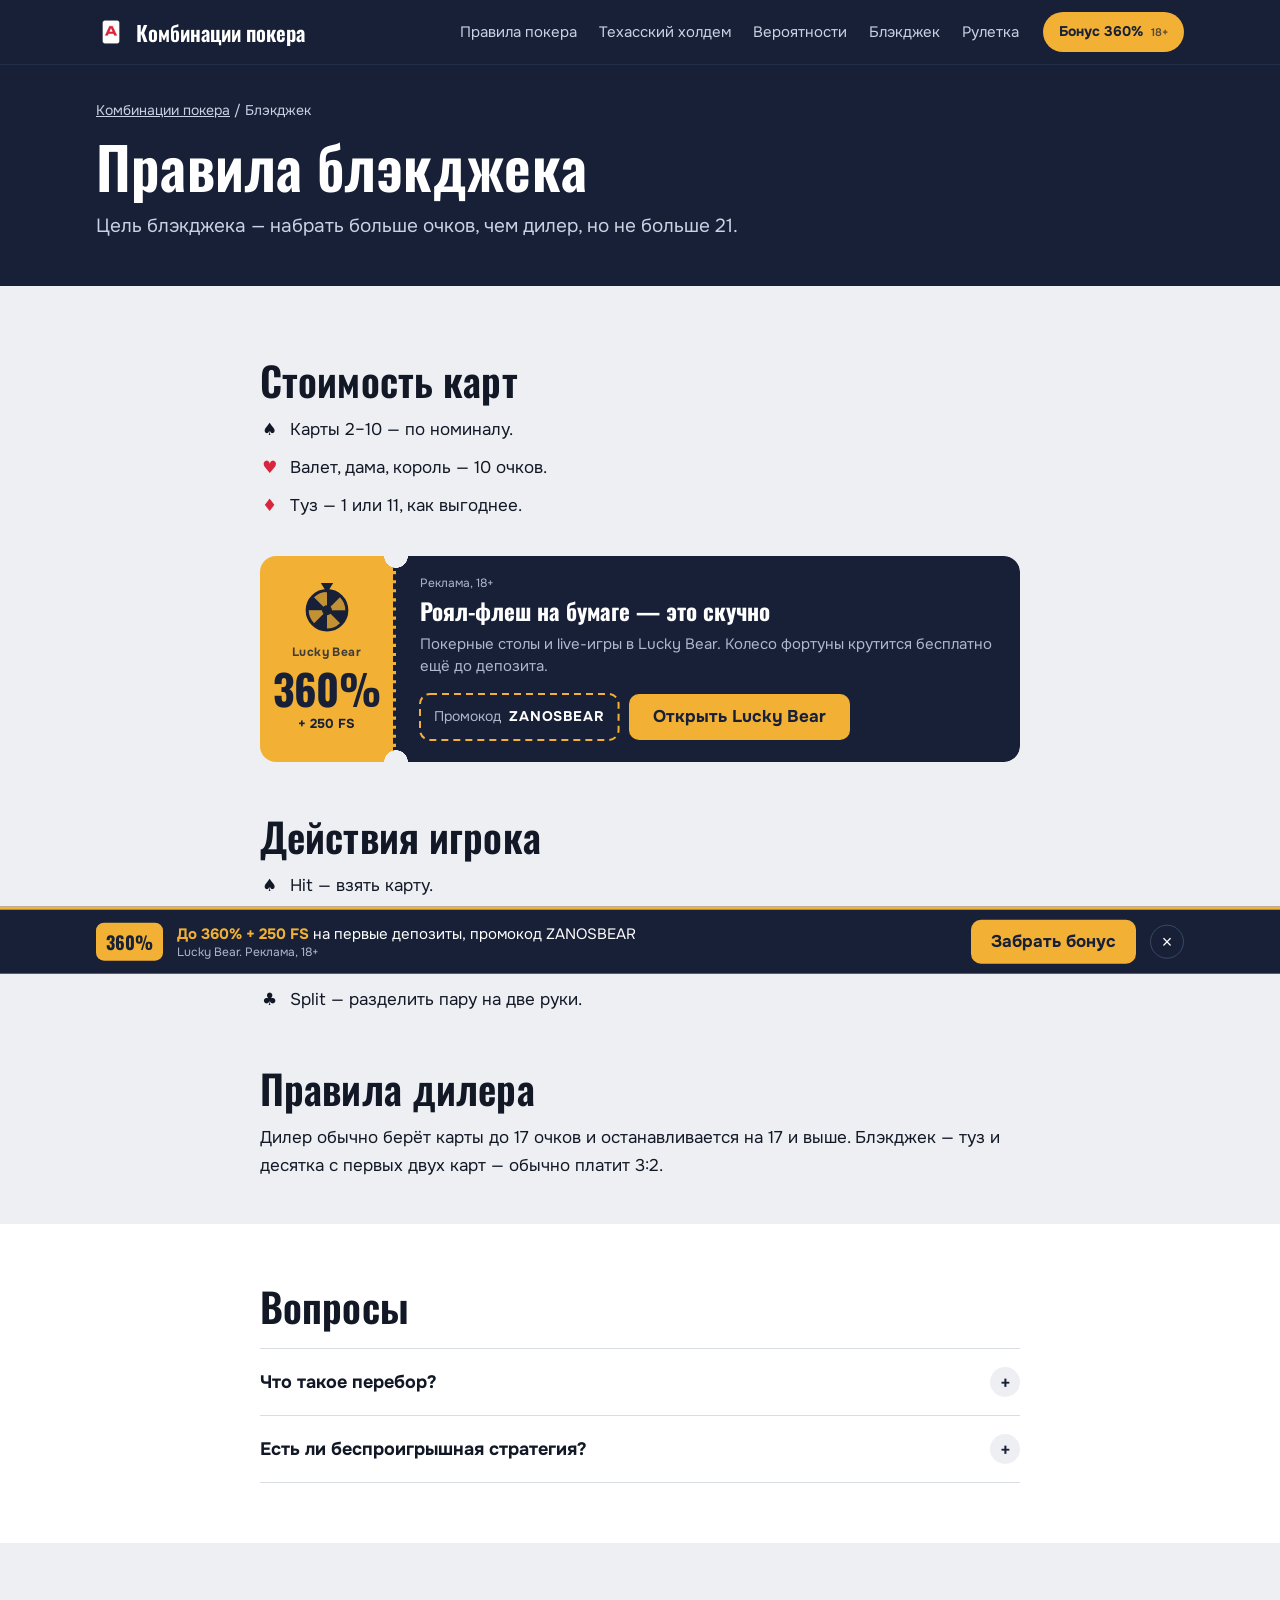
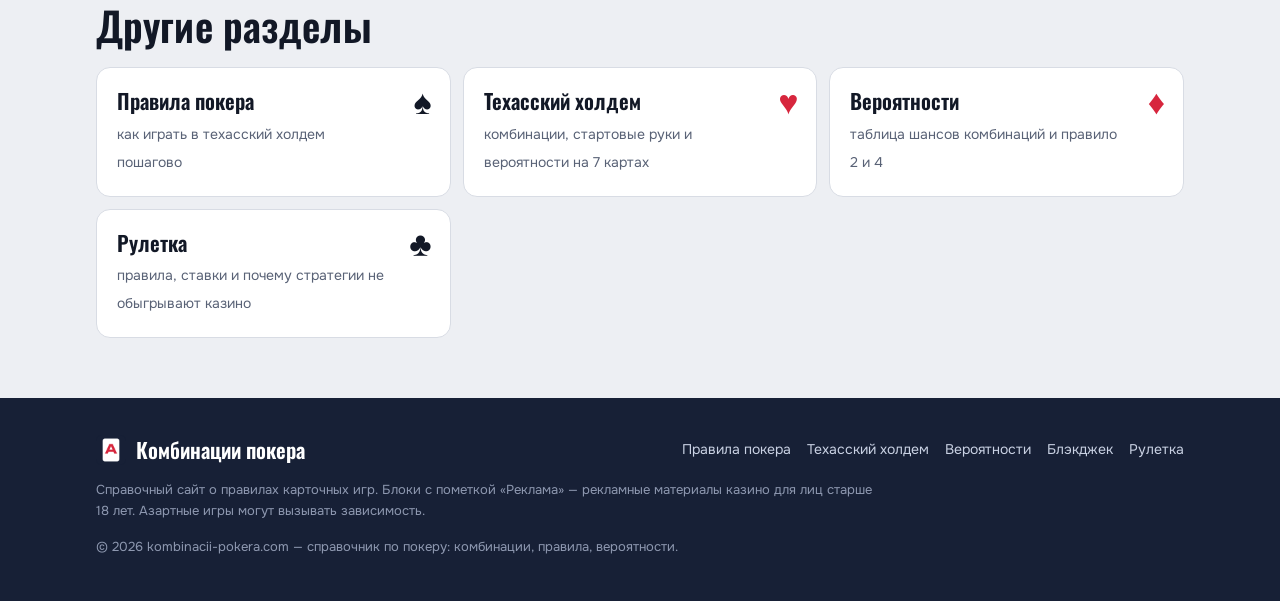
==== commit ffdbb43d: "Нижняя плашка на телефоне: бонус в одну строку, кнопка без кольца, маленький крестик Co-Authored-By:" ====
--- a/blackjack/index.html
+++ b/blackjack/index.html
@@ -7,6 +7,7 @@
 <meta name="description" content="Правила блэкджека простыми словами: цель игры, стоимость карт, действия игрока, правила дилера и основы базовой стратегии." />
 <meta name="robots" content="index, follow, max-image-preview:large" />
 <meta name="theme-color" content="#172036" />
+<meta name="yandex-verification" content="bfbb67720492504c" />
 <link rel="canonical" href="https://kombinacii-pokera.com/blackjack/" />
 <meta property="og:type" content="website" />
 <meta property="og:site_name" content="Комбинации покера" />
@@ -20,8 +21,9 @@
 <link rel="preconnect" href="https://fonts.googleapis.com" />
 <link rel="preconnect" href="https://fonts.gstatic.com" crossorigin />
 <link rel="stylesheet" href="https://fonts.googleapis.com/css2?family=Oswald:wght@500;600&family=Onest:wght@400;600;700&display=swap" />
-<link rel="stylesheet" href="/assets/site.css?v=5" />
+<link rel="stylesheet" href="/assets/site.css?v=6" />
 <script type="application/ld+json">{"@context": "https://schema.org", "@graph": [{"@type": "WebPage", "@id": "https://kombinacii-pokera.com/blackjack/#page", "url": "https://kombinacii-pokera.com/blackjack/", "name": "Правила блэкджека — как играть, стоимость карт и базовая стратегия", "description": "Правила блэкджека простыми словами: цель игры, стоимость карт, действия игрока, правила дилера и основы базовой стратегии.", "inLanguage": "ru-RU", "isPartOf": {"@id": "https://kombinacii-pokera.com/#website"}}, {"@type": "BreadcrumbList", "itemListElement": [{"@type": "ListItem", "position": 1, "name": "Комбинации покера", "item": "https://kombinacii-pokera.com/"}, {"@type": "ListItem", "position": 2, "name": "Блэкджек", "item": "https://kombinacii-pokera.com/blackjack/"}]}, {"@type": "FAQPage", "@id": "https://kombinacii-pokera.com/blackjack/#faq", "mainEntity": [{"@type": "Question", "name": "Что такое перебор?", "acceptedAnswer": {"@type": "Answer", "text": "Больше 21 очка — рука проигрывает сразу."}}, {"@type": "Question", "name": "Есть ли беспроигрышная стратегия?", "acceptedAnswer": {"@type": "Answer", "text": "Нет. Базовая стратегия лишь уменьшает преимущество казино."}}]}]}</script>
+<!-- Yandex.Metrika counter --><script type="text/javascript">(function(m,e,t,r,i,k,a){m[i]=m[i]||function(){(m[i].a=m[i].a||[]).push(arguments)};m[i].l=1*new Date();for(var j=0;j<document.scripts.length;j++){if(document.scripts[j].src===r){return;}}k=e.createElement(t),a=e.getElementsByTagName(t)[0],k.async=1,k.src=r,a.parentNode.insertBefore(k,a)})(window,document,"script","https://mc.yandex.ru/metrika/tag.js?id=114197072","ym");ym(114197072,"init",{ssr:true,webvisor:false,clickmap:true,ecommerce:"dataLayer",accurateTrackBounce:true,trackLinks:true});</script><noscript><div><img src="https://mc.yandex.ru/watch/114197072" style="position:absolute;left:-9999px;" alt=""></div></noscript><!-- /Yandex.Metrika counter -->
 </head>
 <body class="poker">
 <header class="top"><div class="wrap top__in"><a class="logo" href="/"><img src="/assets/icon-180.png" alt="" width="30" height="30" />Комбинации покера</a><nav class="nav" aria-label="Меню"><a href="/pravila/">Правила покера</a><a href="/holdem/">Техасский холдем</a><a href="/veroyatnosti/">Вероятности</a><a href="/blackjack/">Блэкджек</a><a href="/ruletka/">Рулетка</a></nav><a class="hcta" href="https://joyspin757.xyz/36ieun" target="_blank" rel="nofollow sponsored noopener">Бонус 360%<span class="hcta__a">18+</span></a></div></header>
@@ -30,7 +32,7 @@
 <section class="sec sec--paper"><div class="wrap"><div class="col"><h2 class="t">Вопросы</h2><div class="faq"><details><summary>Что такое перебор?</summary><p>Больше 21 очка — рука проигрывает сразу.</p></details><details><summary>Есть ли беспроигрышная стратегия?</summary><p>Нет. Базовая стратегия лишь уменьшает преимущество казино.</p></details></div></div></div></section>
 <section class="sec"><div class="wrap"><h2 class="t">Другие разделы</h2><div class="hub"><a href="/pravila/"><b>Правила покера</b><span>как играть в техасский холдем пошагово</span></a><a href="/holdem/"><b>Техасский холдем</b><span>комбинации, стартовые руки и вероятности на 7 картах</span></a><a href="/veroyatnosti/"><b>Вероятности</b><span>таблица шансов комбинаций и правило 2 и 4</span></a><a href="/ruletka/"><b>Рулетка</b><span>правила, ставки и почему стратегии не обыгрывают казино</span></a></div></div></section></main>
 <footer class="foot"><div class="wrap"><div class="foot__top"><a class="logo" href="/"><img src="/assets/icon-180.png" alt="" width="30" height="30" />Комбинации покера</a><nav class="foot__nav"><a href="/pravila/">Правила покера</a><a href="/holdem/">Техасский холдем</a><a href="/veroyatnosti/">Вероятности</a><a href="/blackjack/">Блэкджек</a><a href="/ruletka/">Рулетка</a></nav></div><p class="foot__note">Справочный сайт о правилах карточных игр. Блоки с пометкой «Реклама» — рекламные материалы казино для лиц старше 18 лет. Азартные игры могут вызывать зависимость.</p><p class="foot__copy">© 2026 kombinacii-pokera.com — справочник по покеру: комбинации, правила, вероятности.</p></div></footer>
-<div class="lbbar" id="lbbar" role="complementary" aria-label="Реклама"><div class="lbbar__in"><span class="lbbadge">360%</span><div class="lbbar__t">Lucky Bear: <b>до 360% + 250 FS</b><span class="lbbar__d"> на первые депозиты, промокод ZANOSBEAR</span><small>Реклама, 18+</small></div><a class="lbbar__go" href="https://joyspin757.xyz/36ieun" target="_blank" rel="nofollow sponsored noopener">Забрать бонус</a><button class="lbbar__x" type="button" aria-label="Закрыть рекламу">×</button></div></div>
+<div class="lbbar" id="lbbar" role="complementary" aria-label="Реклама"><div class="lbbar__in"><span class="lbbadge">360%</span><div class="lbbar__t"><b>До 360% + 250 FS</b><span class="lbbar__d"> на первые депозиты, промокод ZANOSBEAR</span><small>Lucky Bear. Реклама, 18+</small></div><a class="lbbar__go" href="https://joyspin757.xyz/36ieun" target="_blank" rel="nofollow sponsored noopener">Забрать бонус</a><button class="lbbar__x" type="button" aria-label="Закрыть рекламу">×</button></div></div>
 <script>(function(){if(!('IntersectionObserver' in window)||matchMedia('(prefers-reduced-motion: reduce)').matches)return;function spin(c){c.classList.remove('is-spin');void c.offsetWidth;c.classList.add('is-spin')}function count(c){var e=c.querySelector('.lbc__pct'),t0=null;if(!e)return;function f(t){t0=t0||t;var k=Math.min(1,(t-t0)/1100);e.textContent=Math.round(360*(1-Math.pow(1-k,3)))+'%';if(k<1)requestAnimationFrame(f);else{c.classList.add('is-pop')}}requestAnimationFrame(f)}var io=new IntersectionObserver(function(es){es.forEach(function(x){var c=x.target;if(!x.isIntersecting){c.__v=0;return}c.__v=1;if(!c.__d){c.__d=1;count(c);spin(c);setInterval(function(){if(c.__v)spin(c)},9000)}})},{threshold:.5});document.querySelectorAll('.lbc').forEach(function(c){io.observe(c)})})()</script><script>(function(){var b=document.getElementById('lbbar');if(!b)return;try{if(sessionStorage.getItem('lbx')){b.remove();return}}catch(e){}var on=false;function f(){var s=(window.scrollY||document.documentElement.scrollTop)>450;if(s!==on){on=s;b.classList.toggle('on',s);document.body.classList.toggle('has-lbbar',s)}}window.addEventListener('scroll',f,{passive:true});f();b.querySelector('.lbbar__x').addEventListener('click',function(){b.remove();document.body.classList.remove('has-lbbar');try{sessionStorage.setItem('lbx','1')}catch(e){}})})()</script>
 </body>
 </html>
--- a/assets/site.css
+++ b/assets/site.css
@@ -152,7 +152,7 @@
 .lbc__pct{display:inline-block}.lbc.is-pop .lbc__pct{animation:lbpop .5s cubic-bezier(.3,1.6,.5,1)}
 @keyframes lbpop{40%{transform:scale(1.18)}100%{transform:none}}
 .lbc__code b{color:var(--lb-ink);letter-spacing:.06em}
-.lbc__go,.lbm__go,.lbbar__go,.hcta{animation:lbpulse 2.8s ease-out 1.2s infinite,lbnudge 5s ease-in-out 2.5s infinite}
+.lbc__go,.lbm__go,.hcta{animation:lbpulse 2.8s ease-out 1.2s infinite,lbnudge 5s ease-in-out 2.5s infinite}.lbbar__go{animation:lbnudge 5s ease-in-out 2.5s infinite}
 @keyframes lbnudge{0%,82%,100%{transform:none}85%{transform:translateX(-4px) rotate(-1.5deg)}88%{transform:translateX(4px) rotate(1.5deg)}91%{transform:translateX(-3px)}94%{transform:translateX(2px)}}
 .lbc__go{display:inline-flex;align-items:center;justify-content:center;min-height:46px;padding:0 24px;border-radius:10px;background:var(--lb-btn);color:var(--lb-btn-ink)!important;font-weight:700;text-decoration:none;white-space:nowrap}
 .lbc__go:hover,.lbm__go:hover,.lbbar__go:hover,.hcta:hover{background:var(--lb-ink);color:var(--lb-body)!important}
@@ -181,5 +181,6 @@
 .lbbar__x{flex:none;width:34px;height:34px;border:1.5px solid var(--lb-line);border-radius:50%;background:none;color:var(--lb-ink);font-size:18px;line-height:1;cursor:pointer}
 body.has-lbbar{padding-bottom:72px}
 @media(max-width:760px){.hcta{margin-left:auto;min-height:36px;font-size:13px;padding:0 12px}.lbbar__in{gap:10px;padding:8px 12px}.lbbar .lbbadge,.lbbar__d{display:none}.lbbar__t{font-size:14px}.lbbar__go{padding:0 14px}body.has-lbbar{padding-bottom:64px}}
+@media(max-width:560px){.lbbar__in{position:relative;gap:12px;padding:12px 40px 12px 14px}.lbbar__t{font-size:15px;line-height:1.25}.lbbar__t b{display:block;font-size:17px;white-space:nowrap}.lbbar__t small{margin-top:3px;font-size:11.5px}.lbbar__go{min-height:46px;padding:0 16px;font-size:15px}.lbbar__x{position:absolute;top:50%;right:6px;width:28px;height:28px;margin-top:-14px;border:0;font-size:22px;color:var(--lb-mute)}body.has-lbbar{padding-bottom:76px}}
 @media(max-width:560px){.lbc{--cut:100px}.lbc__wheel{width:32px;height:34px}.lbc__pct{font-size:28px}.lbc__brand{font-size:10px}.lbc__main{padding:16px}.lbc .lbc__t{font-size:19px}.lbc__go{flex:1}.lbc__code{flex:1;justify-content:center}}
-@media(prefers-reduced-motion:reduce){.lbc__go,.lbm__go,.lbbar__go,.hcta{animation:lbpulse 2.8s ease-out 1.2s infinite}.lbbar .lbbadge,.lbc.is-spin .lbw,.lbc.is-pop .lbc__pct{animation:none}.lbbar{transition:none}}
+@media(prefers-reduced-motion:reduce){.lbc__go,.lbm__go,.hcta{animation:lbpulse 2.8s ease-out 1.2s infinite}.lbbar__go{animation:none}.lbbar .lbbadge,.lbc.is-spin .lbw,.lbc.is-pop .lbc__pct{animation:none}.lbbar{transition:none}}
